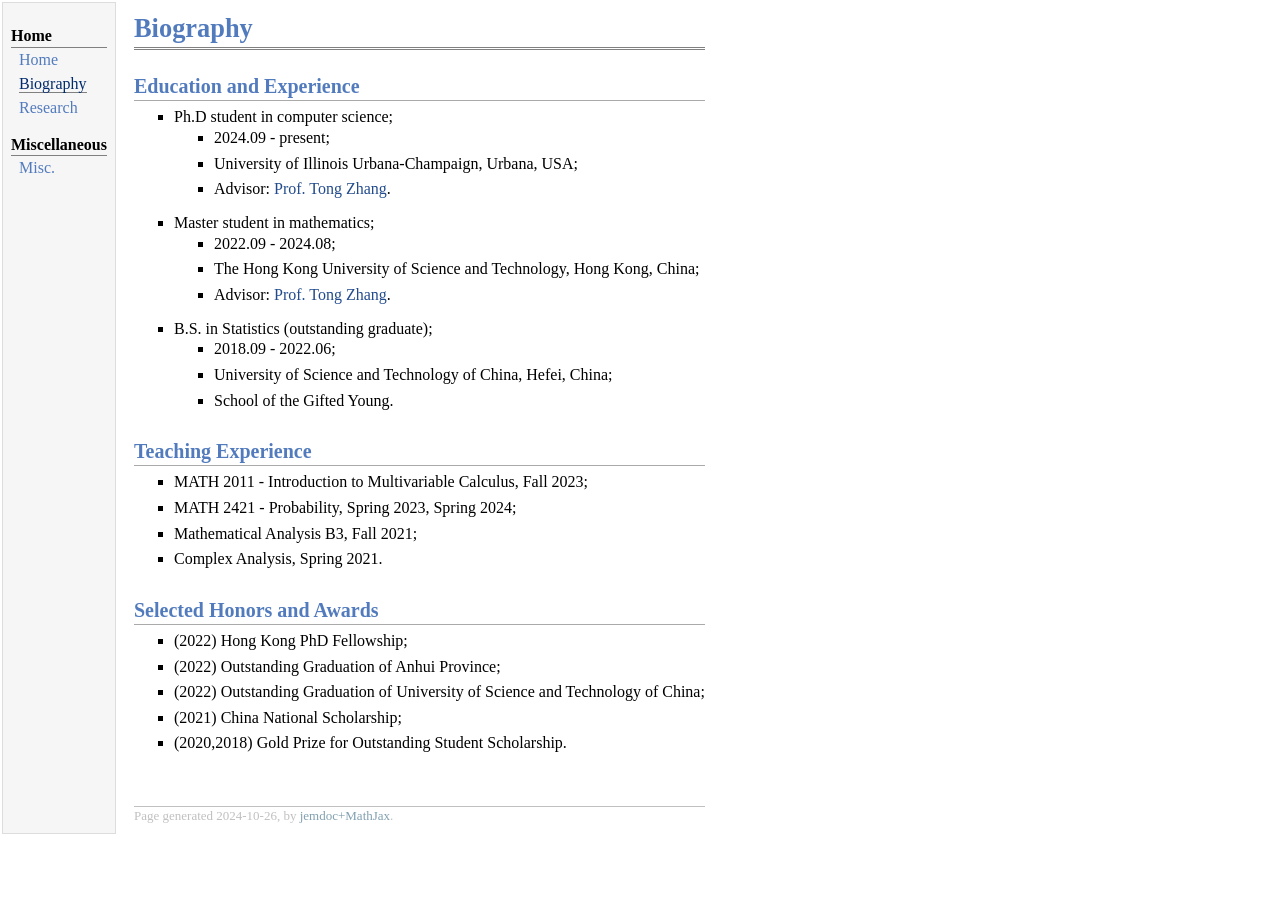
==== Bio.html @ 80ca4e26 "Add files via upload" ====
<!DOCTYPE html PUBLIC "-//W3C//DTD XHTML 1.1//EN"
  "http://www.w3.org/TR/xhtml11/DTD/xhtml11.dtd">
<html xmlns="http://www.w3.org/1999/xhtml" xml:lang="en">
<head>
<meta name="generator" content="jemdoc, see http://jemdoc.jaboc.net/" />
<meta http-equiv="Content-Type" content="text/html;charset=GBK" />
<link rel="stylesheet" href="jemdoc.css" type="text/css" />
<title>Biography</title>
</head>
<body>
<table summary="Table for page layout." id="tlayout">
<tr valign="top">
<td id="layout-menu">
<div class="menu-category">Home</div>
<div class="menu-item"><a href="index.html">Home</a></div>
<div class="menu-item"><a href="Bio.html" class="current">Biography</a></div>
<div class="menu-item"><a href="research.html">Research</a></div>
<div class="menu-category">Miscellaneous</div>
<div class="menu-item"><a href="Miscellaneous.html">Misc.</a></div>
</td>
<td id="layout-content">
<div id="toptitle">
<h1>Biography</h1>
</div>
<h2>Education and Experience</h2>
<ul>
<li><p>Ph.D student in computer science;</p>
<ul>
<li><p>2024.09 - present;</p>
</li>
<li><p>University of Illinois Urbana-Champaign, Urbana, USA;</p>
</li>
<li><p>Advisor: <a href="http://tongzhang-ml.org/" target=&ldquo;blank&rdquo;>Prof. Tong Zhang</a>.</p>
</li>
</ul>

</li>
</ul>
<ul>
<li><p>Master student in mathematics;</p>
<ul>
<li><p>2022.09 - 2024.08;</p>
</li>
<li><p>The Hong Kong University of Science and Technology, Hong Kong, China;</p>
</li>
<li><p>Advisor: <a href="http://tongzhang-ml.org/" target=&ldquo;blank&rdquo;>Prof. Tong Zhang</a>.</p>
</li>
</ul>

</li>
</ul>
<ul>
<li><p>B.S. in Statistics (outstanding graduate);</p>
<ul>
<li><p>2018.09 - 2022.06;</p>
</li>
<li><p>University of Science and Technology of China, Hefei, China;</p>
</li>
<li><p>School of the Gifted Young.</p>
</li>
</ul>

</li>
</ul>
<h2>Teaching Experience</h2>
<ul>
<li><p>MATH 2011 - Introduction to Multivariable Calculus, Fall 2023;</p>
</li>
<li><p>MATH 2421 - Probability, Spring 2023, Spring 2024;</p>
</li>
<li><p>Mathematical Analysis B3, Fall 2021;</p>
</li>
<li><p>Complex Analysis, Spring 2021.</p>
</li>
</ul>
<h2>Selected Honors and Awards </h2>
<ul>
<li><p>(2022) Hong Kong PhD Fellowship;</p>
</li>
<li><p>(2022) Outstanding Graduation of Anhui Province;</p>
</li>
<li><p>(2022) Outstanding Graduation of University of Science and Technology of China;</p>
</li>
<li><p>(2021) China National Scholarship;</p>
</li>
<li><p>(2020,2018) Gold Prize for Outstanding Student Scholarship.</p>
</li>
</ul>
<div id="footer">
<div id="footer-text">
Page generated 2024-10-26, by <a href="https://github.com/wsshin/jemdoc_mathjax" target="blank">jemdoc+MathJax</a>.
</div>
</div>
</td>
</tr>
</table>
</body>
</html>
---- jemdoc.css ----
/* Default css file for jemdoc. */

table#tlayout {
	border: none;
	border-collapse: separate;
	background: white;
}

body {
	background: white;
	font-family: Georgia, serif;
	padding-bottom: 8px;
	margin: 0;
}

#layout-menu {
	background: #f6f6f6;
	border: 1px solid #dddddd;
	padding-top: 0.5em;
	padding-left: 8px;
	padding-right: 8px;
	font-size: 1.0em;
	width: auto;
	white-space: nowrap;
	text-align: left;
	vertical-align: top;
}

#layout-menu td {
	background: #f4f4f4;
	vertical-align: top;
}

#layout-content {
	padding-top: 0.0em;
	padding-left: 1.0em;
	padding-right: 1.0em;
	border: none;
	background: white;
	text-align: left;
	vertical-align: top;
}

#layout-menu a {
	line-height: 1.5em;
	margin-left: 0.5em;
}

tt {
	background: #ffffdd;
}

pre, tt {
	font-size: 90%;
	font-family: monaco, monospace;
}

a, a > tt {
	color: #224b8d;
	text-decoration: none;
}

a:hover {
	border-bottom: 1px gray dotted;
}

#layout-menu a.current:link, #layout-menu a.current:visited {
	color: #022b6d;
	border-bottom: 1px gray solid;
}
#layout-menu a:link, #layout-menu a:visited, #layout-menu a:hover {
	color: #527bbd;
	text-decoration: none;
}
#layout-menu a:hover {
	text-decoration: none;
}

div.menu-category {
	border-bottom: 1px solid gray;
	margin-top: 0.8em;
	padding-top: 0.2em;
	padding-bottom: 0.1em;
	font-weight: bold;
}

div.menu-item {
	padding-left: 16px;
	text-indent: -16px;
}

div#toptitle {
	padding-bottom: 0.2em;
	margin-bottom: 1.5em;
	border-bottom: 3px double gray;
}

/* Reduce space if we begin the page with a title. */
div#toptitle + h2, div#toptitle + h3 {
	margin-top: -0.7em;
}

div#subtitle {
	margin-top: 0.0em;
	margin-bottom: 0.0em;
	padding-top: 0em;
	padding-bottom: 0.1em;
}

em {
	font-style: italic;
}

strong {
	font-weight: bold;
}


h1, h2, h3 {
	color: #527bbd;
	margin-top: 0.7em;
	margin-bottom: 0.3em;
	padding-bottom: 0.2em;
	line-height: 1.0;
	padding-top: 0.5em;
	border-bottom: 1px solid #aaaaaa;
}

h1 {
	font-size: 165%;
}

h2 {
	padding-top: 0.8em;
	font-size: 125%;
}

h2 + h3 {
	padding-top: 0.2em;
}

h3 {
	font-size: 110%;
	border-bottom: none;
}

p {
	margin-top: 0.0em;
	margin-bottom: 0.8em;
	padding: 0;
	line-height: 1.3;
}

pre {
	padding: 0;
	margin: 0;
}

div#footer {
	font-size: small;
	border-top: 1px solid #c0c0c0;
	padding-top: 0.1em;
	margin-top: 4.0em;
	color: #c0c0c0;
}

div#footer a {
	color: #80a0b0;
}

div#footer-text {
	float: left;
	padding-bottom: 8px;
}

ul, ol, dl {
	margin-top: 0.2em;
	padding-top: 0;
	margin-bottom: 0.8em;
}

dt {
	margin-top: 0.5em;
	margin-bottom: 0;
}

dl {
	margin-left: 20px;
}

dd {
	color: #222222;
}

dd > *:first-child {
	margin-top: 0;
}

ul {
	list-style-position: outside;
	list-style-type: square;
}

p + ul, p + ol {
	margin-top: -0.5em;
}

li ul, li ol {
	margin-top: -0.3em;
}

ol {
	list-style-position: outside;
	list-style-type: decimal;
}

li p, dd p {
	margin-bottom: 0.3em;
}


ol ol {
	list-style-type: lower-alpha;
}

ol ol ol {
	list-style-type: lower-roman;
}

p + div.codeblock {
	margin-top: -0.6em;
}

div.codeblock, div.infoblock {
	margin-right: 0%;
	margin-top: 1.2em;
	margin-bottom: 1.3em;
}

div.blocktitle {
	font-weight: bold;
	color: #cd7b62;
	margin-top: 1.2em;
	margin-bottom: 0.1em;
}

div.blockcontent {
	border: 1px solid silver;
	padding: 0.3em 0.5em;
}

div.infoblock > div.blockcontent {
	background: #ffffee;
}

div.blockcontent p + ul, div.blockcontent p + ol {
	margin-top: 0.4em;
}

div.infoblock p {
	margin-bottom: 0em;
}

div.infoblock li p, div.infoblock dd p {
	margin-bottom: 0.5em;
}

div.infoblock p + p {
	margin-top: 0.8em;
}

div.codeblock > div.blockcontent {
	background: #f6f6f6;
}

span.pycommand {
	color: #000070;
}

span.statement {
	color: #008800;
}
span.builtin {
	color: #000088;
}
span.special {
	color: #990000;
}
span.operator {
	color: #880000;
}
span.error {
	color: #aa0000;
}
span.comment, span.comment > *, span.string, span.string > * {
	color: #606060;
}

@media print {
	#layout-menu {
		display: none;
	}

}

#fwtitle {
	margin: 2px;
}

#fwtitle #toptitle {
	padding-left: 0.5em;
	margin-bottom: 0.5em;
}

#layout-content h1:first-child, #layout-content h2:first-child, #layout-content h3:first-child {
	margin-top: -0.7em;
}

div#toptitle h1, #layout-content div#toptitle h1 {
	margin-bottom: 0.0em;
	padding-bottom: 0.1em;
	padding-top: 0;
	margin-top: 0.5em;
	border-bottom: none;
}

img.eq {
	padding: 0;
	padding-left: 0.1em;
	padding-right: 0.1em;
	margin: 0;
}

img.eqwl {
	padding-left: 2em;
	padding-top: 0.6em;
	padding-bottom: 0.2em;
	margin: 0;
}

table {
	border: 2px solid black;
	border-collapse: collapse;
}

td {
	padding: 2px;
	padding-left: 0.5em;
	padding-right: 0.5em;
	text-align: center;
	border: 1px solid gray;
}

table + table {
	margin-top: 1em;
}

tr.heading {
	font-weight: bold;
	border-bottom: 2px solid black;
}

img {
	border: none;
}

table.imgtable, table.imgtable td {
	border: none;
	text-align: left;
}
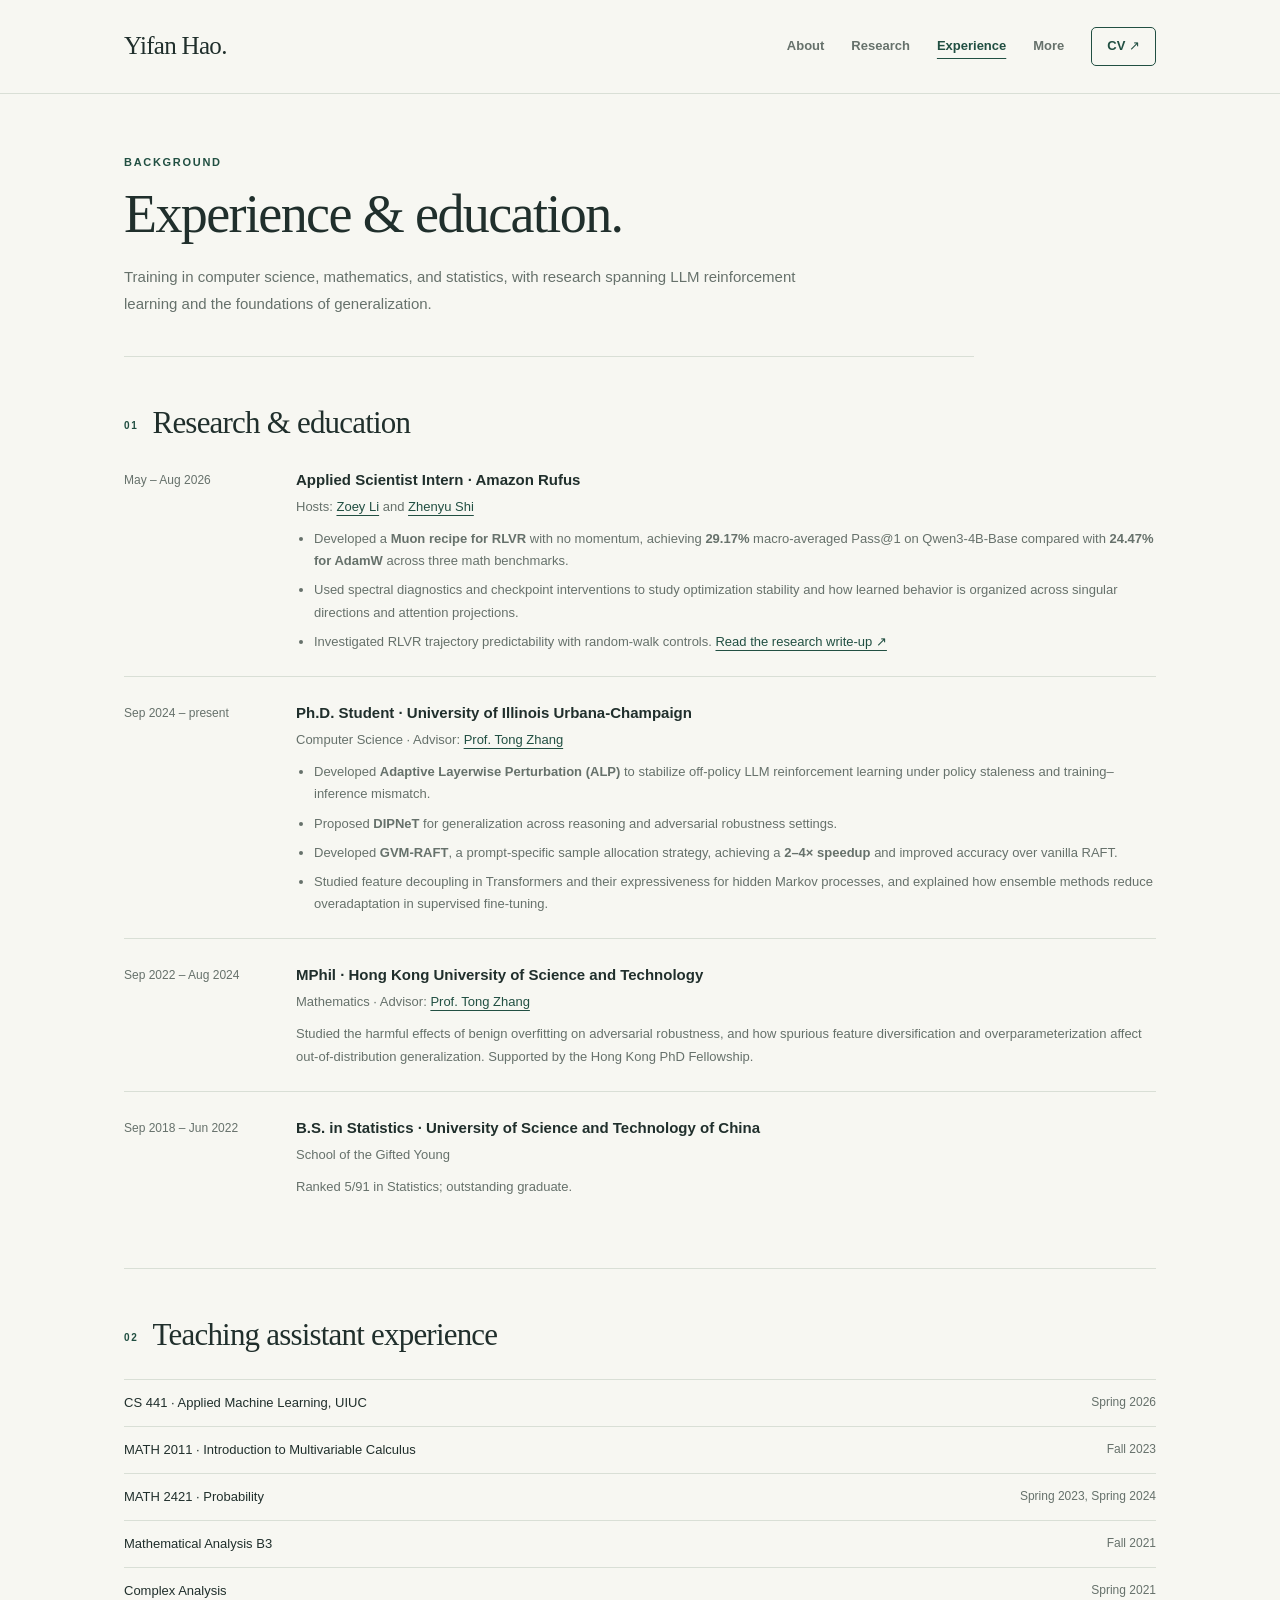
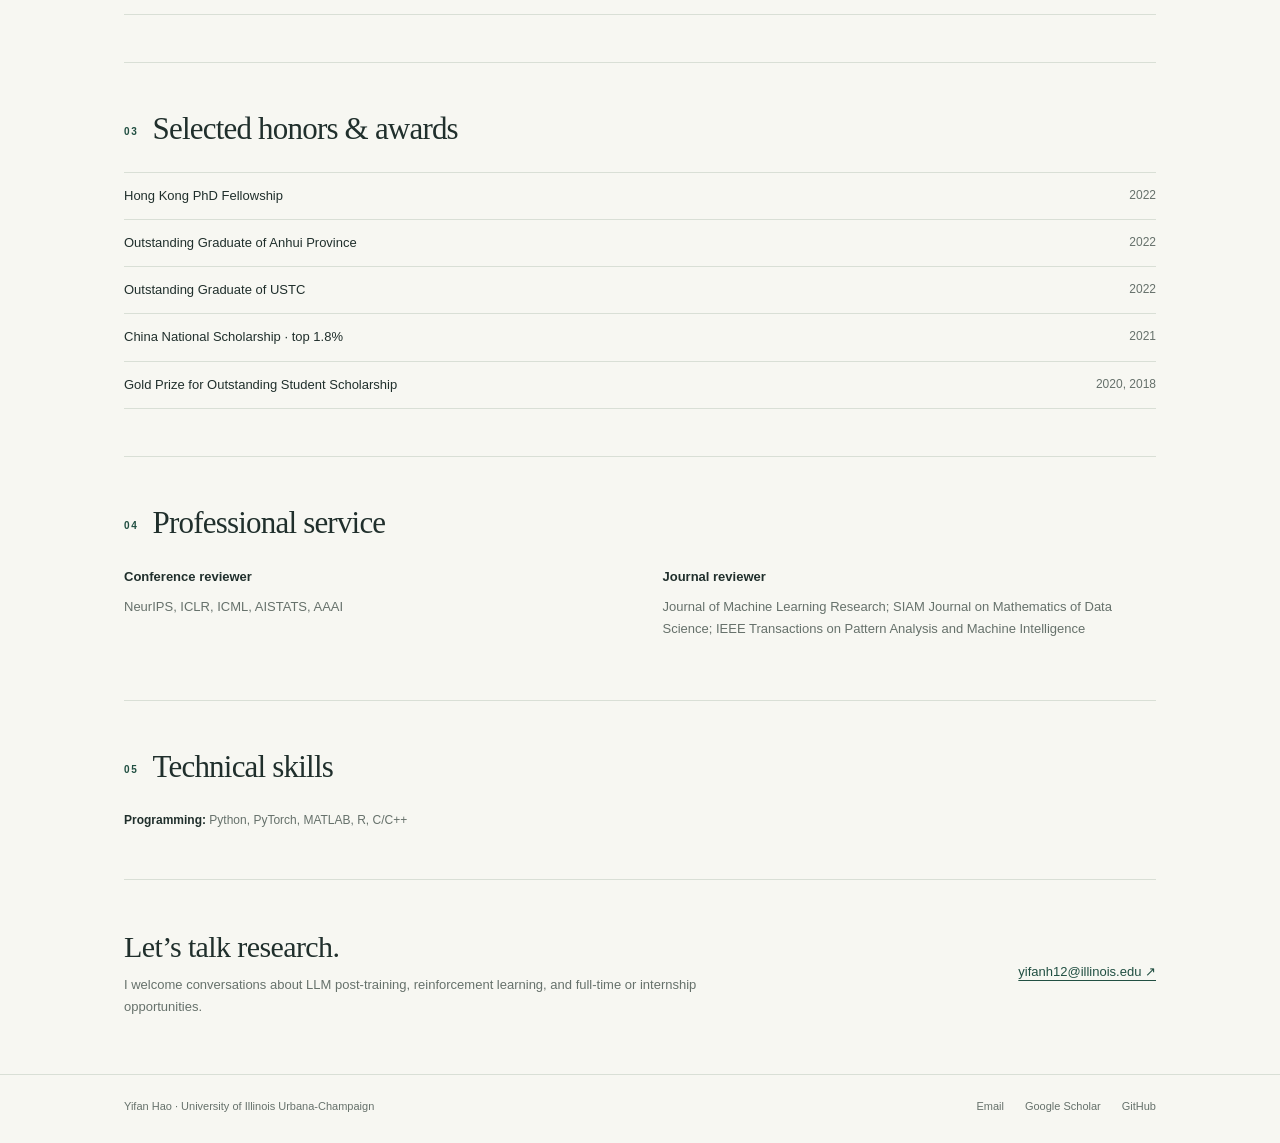
==== commit 8085044d: "Redesign personal website and update research, CV, and job-market status Refresh all four pages with" ====
--- a/Bio.html
+++ b/Bio.html
@@ -1,98 +1,10 @@
-<!DOCTYPE html PUBLIC "-//W3C//DTD XHTML 1.1//EN"
-  "http://www.w3.org/TR/xhtml11/DTD/xhtml11.dtd">
-<html xmlns="http://www.w3.org/1999/xhtml" xml:lang="en">
-<head>
-<meta name="generator" content="jemdoc, see http://jemdoc.jaboc.net/" />
-<meta http-equiv="Content-Type" content="text/html;charset=GBK" />
-<link rel="stylesheet" href="jemdoc.css" type="text/css" />
-<title>Biography</title>
-</head>
-<body>
-<table summary="Table for page layout." id="tlayout">
-<tr valign="top">
-<td id="layout-menu">
-<div class="menu-category">Home</div>
-<div class="menu-item"><a href="index.html">Home</a></div>
-<div class="menu-item"><a href="Bio.html" class="current">Biography</a></div>
-<div class="menu-item"><a href="research.html">Research</a></div>
-<div class="menu-category">Miscellaneous</div>
-<div class="menu-item"><a href="Miscellaneous.html">Misc.</a></div>
-</td>
-<td id="layout-content">
-<div id="toptitle">
-<h1>Biography</h1>
-</div>
-<h2>Education and Experience</h2>
-<ul>
-<li><p>Ph.D student in computer science;</p>
-<ul>
-<li><p>2024.09 - present;</p>
-</li>
-<li><p>University of Illinois Urbana-Champaign, Urbana, USA;</p>
-</li>
-<li><p>Advisor: <a href="http://tongzhang-ml.org/" target=&ldquo;blank&rdquo;>Prof. Tong Zhang</a>.</p>
-</li>
-</ul>
-
-</li>
-</ul>
-<ul>
-<li><p>Master student in mathematics;</p>
-<ul>
-<li><p>2022.09 - 2024.08;</p>
-</li>
-<li><p>The Hong Kong University of Science and Technology, Hong Kong, China;</p>
-</li>
-<li><p>Advisor: <a href="http://tongzhang-ml.org/" target=&ldquo;blank&rdquo;>Prof. Tong Zhang</a>.</p>
-</li>
-</ul>
-
-</li>
-</ul>
-<ul>
-<li><p>B.S. in Statistics (outstanding graduate);</p>
-<ul>
-<li><p>2018.09 - 2022.06;</p>
-</li>
-<li><p>University of Science and Technology of China, Hefei, China;</p>
-</li>
-<li><p>School of the Gifted Young.</p>
-</li>
-</ul>
-
-</li>
-</ul>
-<h2>Teaching Experience</h2>
-<ul>
-<li><p>MATH 2011 - Introduction to Multivariable Calculus, Fall 2023;</p>
-</li>
-<li><p>MATH 2421 - Probability, Spring 2023, Spring 2024;</p>
-</li>
-<li><p>Mathematical Analysis B3, Fall 2021;</p>
-</li>
-<li><p>Complex Analysis, Spring 2021.</p>
-</li>
-</ul>
-<h2>Selected Honors and Awards </h2>
-<ul>
-<li><p>(2022) Hong Kong PhD Fellowship;</p>
-</li>
-<li><p>(2022) Outstanding Graduation of Anhui Province;</p>
-</li>
-<li><p>(2022) Outstanding Graduation of University of Science and Technology of China;</p>
-</li>
-<li><p>(2021) China National Scholarship;</p>
-</li>
-<li><p>(2020,2018) Gold Prize for Outstanding Student Scholarship.</p>
-</li>
-</ul>
-<div id="footer">
-<div id="footer-text">
-Page generated 2024-10-26, by <a href="https://github.com/wsshin/jemdoc_mathjax" target="blank">jemdoc+MathJax</a>.
-</div>
-</div>
-</td>
-</tr>
-</table>
-</body>
-</html>
+<!doctype html>
+<html lang="en"><head><meta charset="utf-8"><meta name="viewport" content="width=device-width, initial-scale=1">
+<title>Experience &amp; Education | Yifan Hao</title><meta name="description" content="Research experience, education, teaching, awards, and professional service of Yifan Hao, UIUC Ph.D. student and former Amazon Rufus Applied Scientist Intern.">
+<meta name="theme-color" content="#214f42"><link rel="stylesheet" href="site.css"><script src="site.js" defer></script>
+</head><body><a class="skip-link" href="#main">Skip to content</a>
+<header class="site-header"><div class="wrap"><div class="header-inner"><a class="brand" href="index.html">Yifan Hao<span aria-hidden="true">.</span></a>
+<nav class="nav" aria-label="Main navigation"><a href="index.html">About</a><a href="research.html">Research</a><a href="Bio.html" aria-current="page">Experience</a><a href="Miscellaneous.html">More</a><a class="nav-cv" href="cv.pdf">CV <span aria-hidden="true">↗</span></a></nav></div></div></header>
+<main class="wrap" id="main"><header class="page-intro"><div class="eyebrow">Background</div><h1>Experience &amp; education.</h1><p>Training in computer science, mathematics, and statistics, with research spanning LLM reinforcement learning and the foundations of generalization.</p></header><section class="section"><div class="section-heading"><h2><span class="section-number">01</span>Research & education</h2></div><article class="experience-row"><div class="experience-date">May – Aug 2026</div><div><h3>Applied Scientist Intern · Amazon Rufus</h3><p class="subline">Hosts: <a href="https://zoeyli.com/">Zoey Li</a> and <a href="https://www.linkedin.com/in/zhenyu-edwin-shi-a479a327/">Zhenyu Shi</a></p><ul><li>Developed a <strong>Muon recipe for RLVR</strong> with no momentum, achieving <strong>29.17%</strong> macro-averaged Pass@1 on Qwen3-4B-Base compared with <strong>24.47% for AdamW</strong> across three math benchmarks.</li><li>Used spectral diagnostics and checkpoint interventions to study optimization stability and how learned behavior is organized across singular directions and attention projections.</li><li>Investigated RLVR trajectory predictability with random-walk controls. <a href="https://zoeyli.com/blog/Revisiting-Predictability-of-RLVR/">Read the research write-up ↗</a></li></ul></div></article><article class="experience-row"><div class="experience-date">Sep 2024 – present</div><div><h3>Ph.D. Student · University of Illinois Urbana-Champaign</h3><p class="subline">Computer Science · Advisor: <a href="https://tongzhang-ml.org/">Prof. Tong Zhang</a></p><ul><li>Developed <strong>Adaptive Layerwise Perturbation (ALP)</strong> to stabilize off-policy LLM reinforcement learning under policy staleness and training–inference mismatch.</li><li>Proposed <strong>DIPNeT</strong> for generalization across reasoning and adversarial robustness settings.</li><li>Developed <strong>GVM-RAFT</strong>, a prompt-specific sample allocation strategy, achieving a <strong>2–4× speedup</strong> and improved accuracy over vanilla RAFT.</li><li>Studied feature decoupling in Transformers and their expressiveness for hidden Markov processes, and explained how ensemble methods reduce overadaptation in supervised fine-tuning.</li></ul></div></article><article class="experience-row"><div class="experience-date">Sep 2022 – Aug 2024</div><div><h3>MPhil · Hong Kong University of Science and Technology</h3><p class="subline">Mathematics · Advisor: <a href="https://tongzhang-ml.org/">Prof. Tong Zhang</a></p><p>Studied the harmful effects of benign overfitting on adversarial robustness, and how spurious feature diversification and overparameterization affect out-of-distribution generalization. Supported by the Hong Kong PhD Fellowship.</p></div></article><article class="experience-row"><div class="experience-date">Sep 2018 – Jun 2022</div><div><h3>B.S. in Statistics · University of Science and Technology of China</h3><p class="subline">School of the Gifted Young</p><p>Ranked 5/91 in Statistics; outstanding graduate.</p></div></article></section><section class="section"><div class="section-heading"><h2><span class="section-number">02</span>Teaching assistant experience</h2></div><ul class="simple-list"><li><span>CS 441 · Applied Machine Learning, UIUC</span><span class="when">Spring 2026</span></li><li><span>MATH 2011 · Introduction to Multivariable Calculus</span><span class="when">Fall 2023</span></li><li><span>MATH 2421 · Probability</span><span class="when">Spring 2023, Spring 2024</span></li><li><span>Mathematical Analysis B3</span><span class="when">Fall 2021</span></li><li><span>Complex Analysis</span><span class="when">Spring 2021</span></li></ul></section><section class="section"><div class="section-heading"><h2><span class="section-number">03</span>Selected honors & awards</h2></div><ul class="simple-list"><li><span>Hong Kong PhD Fellowship</span><span class="when">2022</span></li><li><span>Outstanding Graduate of Anhui Province</span><span class="when">2022</span></li><li><span>Outstanding Graduate of USTC</span><span class="when">2022</span></li><li><span>China National Scholarship · top 1.8%</span><span class="when">2021</span></li><li><span>Gold Prize for Outstanding Student Scholarship</span><span class="when">2020, 2018</span></li></ul></section><section class="section"><div class="section-heading"><h2><span class="section-number">04</span>Professional service</h2></div><div class="service-columns"><div><h3>Conference reviewer</h3><p>NeurIPS, ICLR, ICML, AISTATS, AAAI</p></div><div><h3>Journal reviewer</h3><p>Journal of Machine Learning Research; SIAM Journal on Mathematics of Data Science; IEEE Transactions on Pattern Analysis and Machine Intelligence</p></div></div></section><section class="section"><div class="section-heading"><h2><span class="section-number">05</span>Technical skills</h2></div><p class="authors"><strong>Programming:</strong> Python, PyTorch, MATLAB, R, C/C++</p></section><section class="contact-block"><div><h2>Let’s talk research.</h2><p>I welcome conversations about LLM post-training, reinforcement learning, and full-time or internship opportunities.</p></div><a href="mailto:yifanh12@illinois.edu">yifanh12@illinois.edu <span aria-hidden="true">↗</span></a></section></main>
+<footer class="site-footer"><div class="wrap footer-inner"><span>Yifan Hao · University of Illinois Urbana-Champaign</span><div class="footer-links"><a href="mailto:yifanh12@illinois.edu">Email</a><a href="https://scholar.google.com.hk/citations?user=lzI8IicAAAAJ&amp;hl=en">Google Scholar</a><a href="https://github.com/haoyifan99">GitHub</a></div></div></footer>
+</body></html>
--- a/site.css
+++ b/site.css
@@ -0,0 +1,15 @@
+:root{--paper:#f7f7f2;--white:#fff;--ink:#202f2c;--muted:#66716b;--green:#214f42;--green-dark:#173c32;--line:#d9dfd6;--tint:#eaf0e7;--serif:Georgia,'Times New Roman',serif;--sans:-apple-system,BlinkMacSystemFont,'Segoe UI',Arial,sans-serif}
+*{box-sizing:border-box}html{scroll-behavior:smooth;scroll-padding-top:100px}body{margin:0;background:var(--paper);color:var(--ink);font-family:var(--sans);font-size:16px;line-height:1.7;-webkit-font-smoothing:antialiased}a{color:var(--green);text-decoration-thickness:1px;text-underline-offset:4px}a:hover{color:var(--green-dark)}button{font:inherit}button,a{-webkit-tap-highlight-color:transparent}a:focus-visible,button:focus-visible{outline:3px solid #a56035;outline-offset:5px}::selection{background:#d6e5d4}img{display:block;max-width:100%}[hidden]{display:none!important}.wrap{max-width:1112px;margin:auto;padding:0 40px}.skip-link{position:absolute;top:-100px;left:20px;background:var(--white);padding:10px 20px;z-index:10}.skip-link:focus{top:10px}
+.site-header{border-bottom:1px solid var(--line);background:var(--paper)}.header-inner{display:flex;align-items:center;justify-content:space-between;min-height:93px;gap:30px}.brand{font-family:var(--serif);font-size:25px;letter-spacing:-.7px;color:var(--ink);text-decoration:none}.nav{display:flex;align-items:center;gap:27px;font-size:13px;font-weight:550}.nav a{color:var(--muted);text-decoration:none}.nav a:hover,.nav a[aria-current=page]{color:var(--green)}.nav a[aria-current=page]{text-decoration:underline;text-underline-offset:8px}.nav .nav-cv{padding:7px 15px;border:1px solid var(--green);border-radius:5px;color:var(--green);text-decoration:none}
+.hero{display:grid;grid-template-columns:minmax(0,1fr) 275px;gap:74px;align-items:center;padding:64px 0 50px}.eyebrow,.section-number{font-size:11px;font-weight:650;letter-spacing:1.7px;text-transform:uppercase;color:var(--green)}h1,h2,h3,p{margin-top:0}.hero h1{font:normal clamp(52px,6vw,78px)/1.08 var(--serif);letter-spacing:-3px;margin:11px 0 18px}.hero .research-line{font:normal clamp(23px,2.6vw,31px)/1.35 var(--serif);letter-spacing:-.7px;max-width:580px;margin-bottom:20px}.hero .intro{font-size:15px;line-height:1.8;max-width:610px;color:var(--muted);margin-bottom:22px}.hero .intro a{color:var(--ink)}.hero-links{display:flex;gap:23px;flex-wrap:wrap;font-size:13px;font-weight:600}.hero-links a{text-decoration:none;border-bottom:1px solid #b7c6bb;padding-bottom:3px}.portrait{margin:0;align-self:center}.portrait img{width:275px;height:320px;object-fit:cover;object-position:50% 86%;border-radius:3px 38px 3px 3px}.portrait figcaption{font-size:10px;letter-spacing:.9px;text-transform:uppercase;color:var(--muted);margin-top:12px;display:flex;align-items:center;gap:10px}.portrait figcaption:before{content:'';height:1px;width:27px;background:var(--green)}
+.job-banner{display:grid;grid-template-columns:1fr auto;gap:28px;align-items:center;padding:23px 28px;border:1px solid #cedbc9;border-radius:7px;background:var(--tint);margin-bottom:28px}.job-heading{display:flex;align-items:center;gap:9px;color:var(--green-dark);font-size:15px;font-weight:650;margin-bottom:4px}.status-dot{display:inline-block;width:7px;height:7px;border-radius:50%;background:#4c7850;flex-shrink:0}.job-banner p{font-size:13px;line-height:1.7;color:#4f6257;margin:0;max-width:700px}.button{display:inline-flex;align-items:center;justify-content:center;gap:16px;background:var(--green);color:var(--white);text-decoration:none;border:1px solid var(--green);border-radius:5px;padding:10px 17px;font-size:12px;font-weight:600;white-space:nowrap}.button:hover{background:var(--green-dark);color:var(--white)}
+.section{padding:47px 0;border-bottom:1px solid var(--line)}.section-heading{display:flex;justify-content:space-between;gap:20px;align-items:baseline;margin-bottom:25px}.section-heading h2{font:normal 31px/1.2 var(--serif);letter-spacing:-.8px;margin:0}.section-heading .section-number{margin-right:14px;font-family:var(--sans);font-size:10px;vertical-align:middle}.section-link{font-size:12px;font-weight:600;white-space:nowrap;text-decoration:none}.interest-grid{display:grid;grid-template-columns:repeat(3,minmax(0,1fr));gap:32px}.interest-grid h3{font-size:14px;margin-bottom:7px}.interest-grid p{font-size:13px;line-height:1.8;color:var(--muted);margin:0}.interest-grid .topic-number{font-size:11px;color:#88958b;margin-bottom:11px;display:block}
+.work-grid{display:grid;grid-template-columns:1fr 1fr;gap:25px}.work-item{padding:26px 27px 25px;background:#fff;border:1px solid var(--line);border-radius:6px;display:flex;flex-direction:column;align-items:flex-start}.work-item .work-meta{font-size:10px;letter-spacing:1.2px;text-transform:uppercase;color:var(--muted);margin-bottom:16px}.work-item h3{font:normal 24px/1.3 var(--serif);letter-spacing:-.5px;margin-bottom:12px}.work-item p{font-size:13px;line-height:1.8;color:var(--muted);margin-bottom:20px}.work-item a{font-size:12px;font-weight:600;margin-top:auto;text-decoration:none}.work-item .quiet-status{font-size:11px;color:var(--muted);margin-top:auto}.metric{font-weight:650;color:var(--ink)}
+.experience-row{display:grid;grid-template-columns:140px 1fr;gap:32px;padding:23px 0;border-top:1px solid var(--line)}.experience-row:first-of-type{border-top:0;padding-top:0}.experience-date{font-size:12px;color:var(--muted);padding-top:3px}.experience-row h3{font-size:15px;margin:0 0 4px}.experience-row .subline{font-size:13px;color:var(--muted);margin:0 0 10px}.experience-row p,.experience-row li{font-size:13px;color:var(--muted)}.experience-row p:last-child{margin-bottom:0}.experience-row ul{margin:10px 0 0;padding-left:18px}.experience-row li+li{margin-top:7px}.experience-row a{color:var(--green)}
+.publication-list{list-style:none;margin:0;padding:0}.publication{display:grid;grid-template-columns:105px minmax(0,1fr);gap:24px;padding:24px 0;border-top:1px solid var(--line)}.publication:first-child{border-top:0;padding-top:0}.publication-meta{padding-top:3px}.venue{display:block;color:var(--green);font-size:11px;font-weight:650;line-height:1.6}.pub-year{display:block;color:var(--muted);font-size:11px;margin-top:4px}.publication h3{font-size:15px;font-weight:600;line-height:1.55;letter-spacing:-.1px;margin:0 0 6px}.publication h3 a{color:var(--ink);text-decoration:none}.publication h3 a:hover{color:var(--green);text-decoration:underline}.authors{font-size:12px;line-height:1.8;color:var(--muted);margin:0}.authors strong{color:var(--ink);font-weight:600}.pub-links{display:flex;gap:17px;flex-wrap:wrap;margin-top:8px;font-size:11px;font-weight:600}.pub-links a{text-decoration:none}.pub-note{font-size:11px;color:var(--muted);margin-top:18px;margin-bottom:0}.pub-summary{font-size:13px;color:var(--muted);margin:9px 0 0;line-height:1.8}
+.contact-block{display:flex;justify-content:space-between;align-items:center;gap:30px;padding:47px 0 56px}.contact-block h2{font:normal 30px/1.3 var(--serif);letter-spacing:-.6px;margin-bottom:8px}.contact-block p{color:var(--muted);font-size:13px;margin:0;max-width:650px}.contact-block a{font-size:13px;white-space:nowrap}.site-footer{border-top:1px solid var(--line);padding:22px 0 27px}.footer-inner{display:flex;justify-content:space-between;gap:25px;font-size:11px;color:var(--muted)}.footer-links{display:flex;gap:21px}.footer-links a{color:var(--muted);text-decoration:none}
+.page-intro{padding:59px 0 39px;border-bottom:1px solid var(--line);max-width:850px}.page-intro h1{font:normal clamp(40px,5vw,54px)/1.2 var(--serif);letter-spacing:-1.6px;margin:10px 0 17px}.page-intro p{font-size:15px;color:var(--muted);line-height:1.8;max-width:720px;margin-bottom:0}.page-section{padding:36px 0 40px}.page-section h2{font:normal 29px/1.3 var(--serif);letter-spacing:-.6px;margin-bottom:25px}.filters{display:flex;gap:8px;flex-wrap:wrap;margin-bottom:26px}.filter-button{cursor:pointer;background:transparent;border:1px solid var(--line);color:var(--muted);border-radius:4px;padding:6px 13px;font-size:11px;transition:background .15s,color .15s}.filter-button:hover{border-color:var(--green)}.filter-button[aria-pressed=true]{background:var(--green);color:white;border-color:var(--green)}.filter-status{font-size:11px;color:var(--muted);margin:0 0 20px}.simple-list{list-style:none;margin:0;padding:0}.simple-list li{display:grid;grid-template-columns:1fr auto;gap:25px;padding:12px 0;border-top:1px solid var(--line);font-size:13px}.simple-list li:last-child{border-bottom:1px solid var(--line)}.simple-list time,.simple-list .when{color:var(--muted);font-size:12px;white-space:nowrap}.service-columns{display:grid;grid-template-columns:1fr 1fr;gap:45px}.service-columns h3{font-size:13px;margin-bottom:8px}.service-columns p{font-size:13px;color:var(--muted)}.misc-body{max-width:680px;padding:40px 0 75px}.misc-body p{font:normal 22px/1.7 var(--serif);color:var(--ink)}.misc-body .plain-note{font:normal 14px/1.8 var(--sans);color:var(--muted)}
+@media(min-width:1500px){.wrap{max-width:1160px}.hero{gap:100px;grid-template-columns:minmax(0,1fr) 300px}.portrait img{width:300px;height:340px}}
+@media(max-width:800px){.wrap{padding:0 26px}.header-inner{min-height:82px;gap:18px}.nav{gap:17px;font-size:12px}.hero{grid-template-columns:minmax(0,1fr) 205px;gap:32px;padding:48px 0 37px}.hero h1{font-size:57px}.hero .research-line{font-size:26px}.hero .intro{font-size:14px}.portrait img{width:205px;height:290px}.portrait figcaption{font-size:9px}.job-banner{gap:18px;padding:21px}.interest-grid{gap:22px}.work-grid{gap:17px}.work-item{padding:23px}.experience-row{grid-template-columns:110px 1fr;gap:20px}.publication{grid-template-columns:90px 1fr;gap:15px}}
+@media(max-width:600px){.wrap{padding:0 22px}.header-inner{min-height:100px;align-items:flex-start;justify-content:center;flex-direction:column;gap:9px;padding:18px 0}.brand{font-size:23px}.nav{width:100%;gap:0;justify-content:space-between;font-size:11px}.nav .nav-cv{padding:3px 11px}.hero{padding:35px 0 30px;grid-template-columns:1fr 100px;gap:17px;align-items:start}.hero .eyebrow{font-size:9px;letter-spacing:1.1px}.hero h1{font-size:48px;letter-spacing:-2px;margin:12px 0 15px}.hero .research-line{font-size:24px;margin-bottom:0}.hero .intro{grid-column:1/-1}.hero-copy{display:contents}.hero-copy .intro,.hero-copy .hero-links{grid-column:1/-1}.hero-heading{grid-column:1}.hero .intro{font-size:14px;margin:2px 0 4px}.hero-links{gap:20px;font-size:12px}.portrait{grid-column:2;grid-row:1;margin-top:5px}.portrait img{width:100px;height:140px;border-radius:3px 22px 3px 3px;object-position:50% 86%}.portrait figcaption{display:none}.job-banner{grid-template-columns:1fr;gap:15px;padding:20px;margin-bottom:5px}.job-banner p{font-size:12px}.job-banner .button{justify-self:start;padding:8px 14px}.section{padding:34px 0}.section-heading{margin-bottom:22px;align-items:start}.section-heading h2{font-size:26px}.section-heading .section-number{display:block;margin:0 0 9px}.section-link{font-size:11px;padding-top:29px}.interest-grid{grid-template-columns:1fr;gap:24px}.interest-grid .topic-number{float:left;width:28px;margin:1px 0 0}.interest-grid h3,.interest-grid p{margin-left:28px}.work-grid{grid-template-columns:1fr;gap:17px}.work-item h3{font-size:23px}.experience-row{grid-template-columns:1fr;gap:5px;padding:23px 0}.experience-date{font-size:11px}.publication{grid-template-columns:1fr;gap:6px;padding:22px 0}.publication-meta{display:flex;align-items:baseline;gap:10px}.pub-year{margin:0}.publication h3{font-size:14px}.authors{font-size:12px}.contact-block{padding:35px 0 40px;display:block}.contact-block h2{font-size:27px}.contact-block p{margin-bottom:16px}.footer-inner{display:block}.footer-links{margin-top:10px;gap:20px}.page-intro{padding:34px 0 29px}.page-intro h1{font-size:42px}.page-intro p{font-size:14px}.page-section{padding:30px 0}.page-section h2{font-size:26px}.filters{gap:7px}.filter-button{font-size:11px;padding:6px 10px}.simple-list li{grid-template-columns:1fr;gap:2px}.simple-list time,.simple-list .when{white-space:normal}.service-columns{grid-template-columns:1fr;gap:15px}.misc-body{padding:30px 0 60px}.misc-body p{font-size:21px}}
+@media(prefers-reduced-motion:reduce){html{scroll-behavior:auto}*{transition:none!important}}
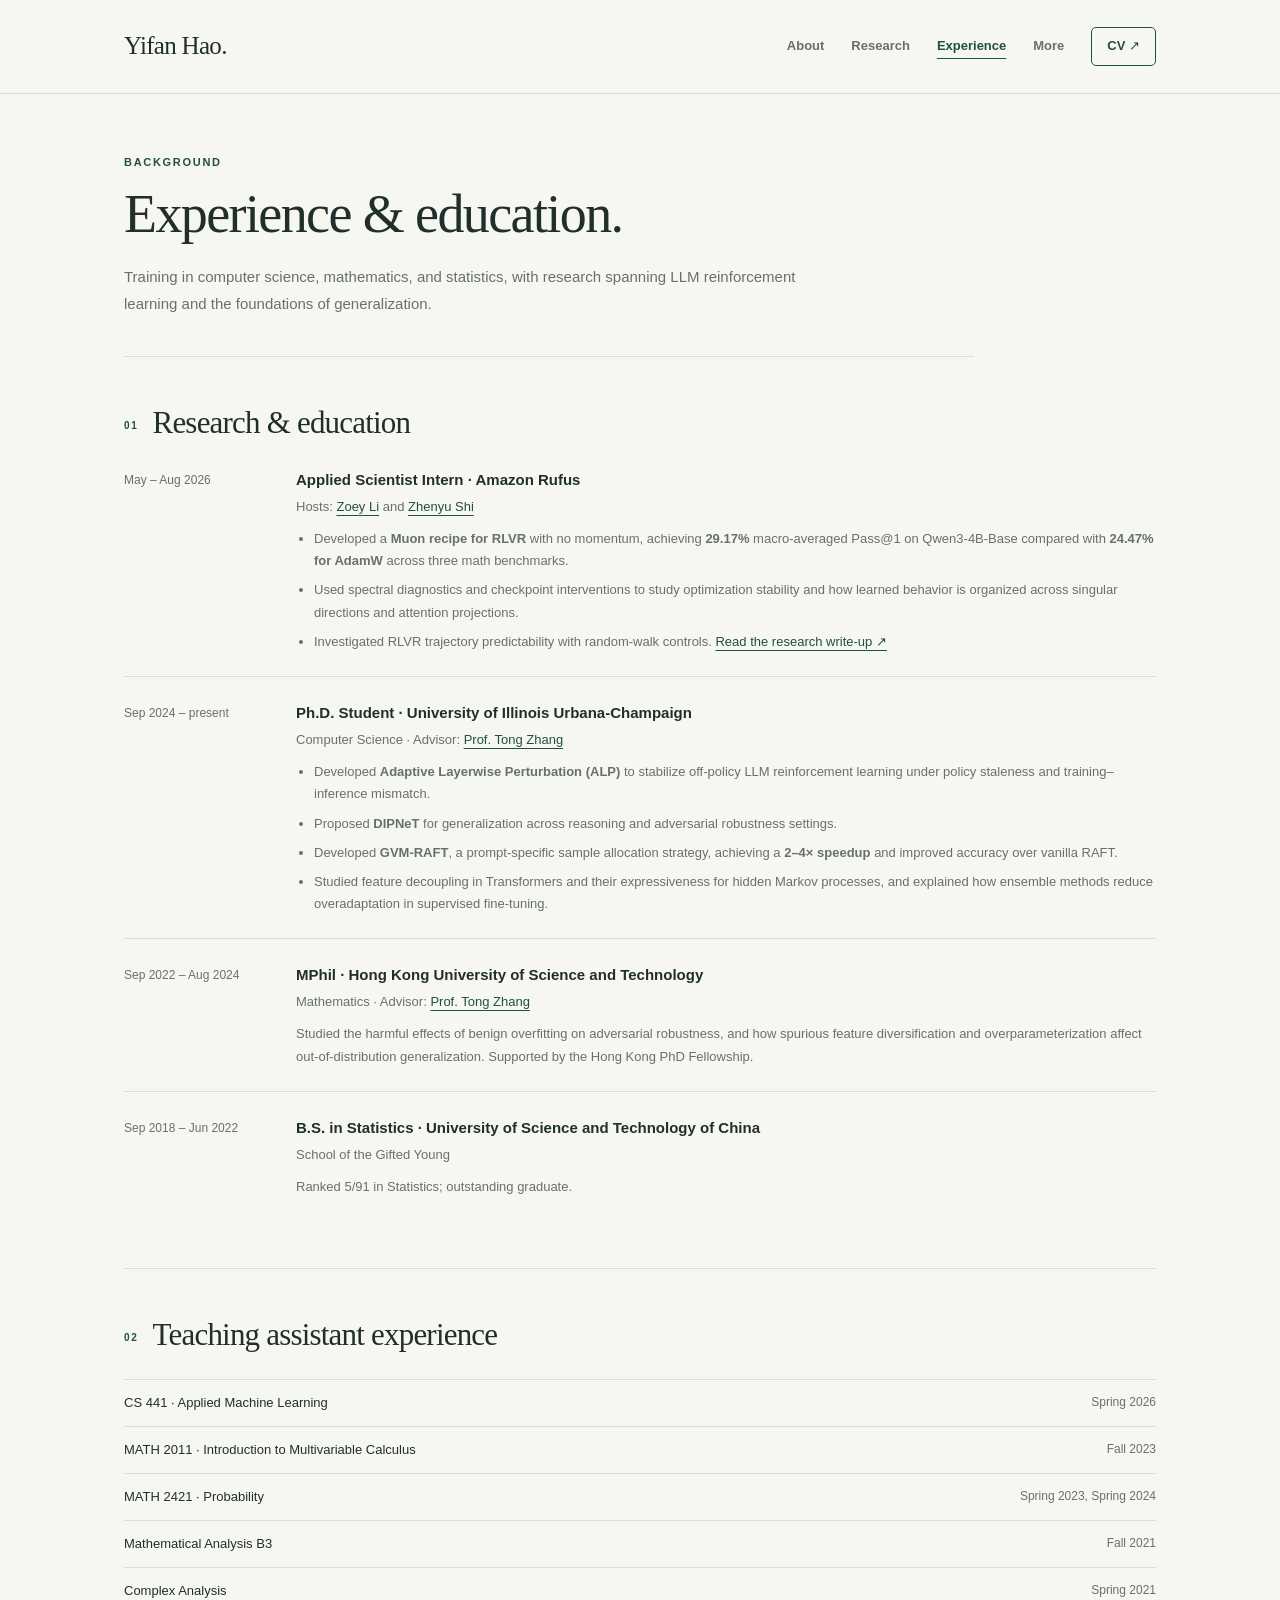
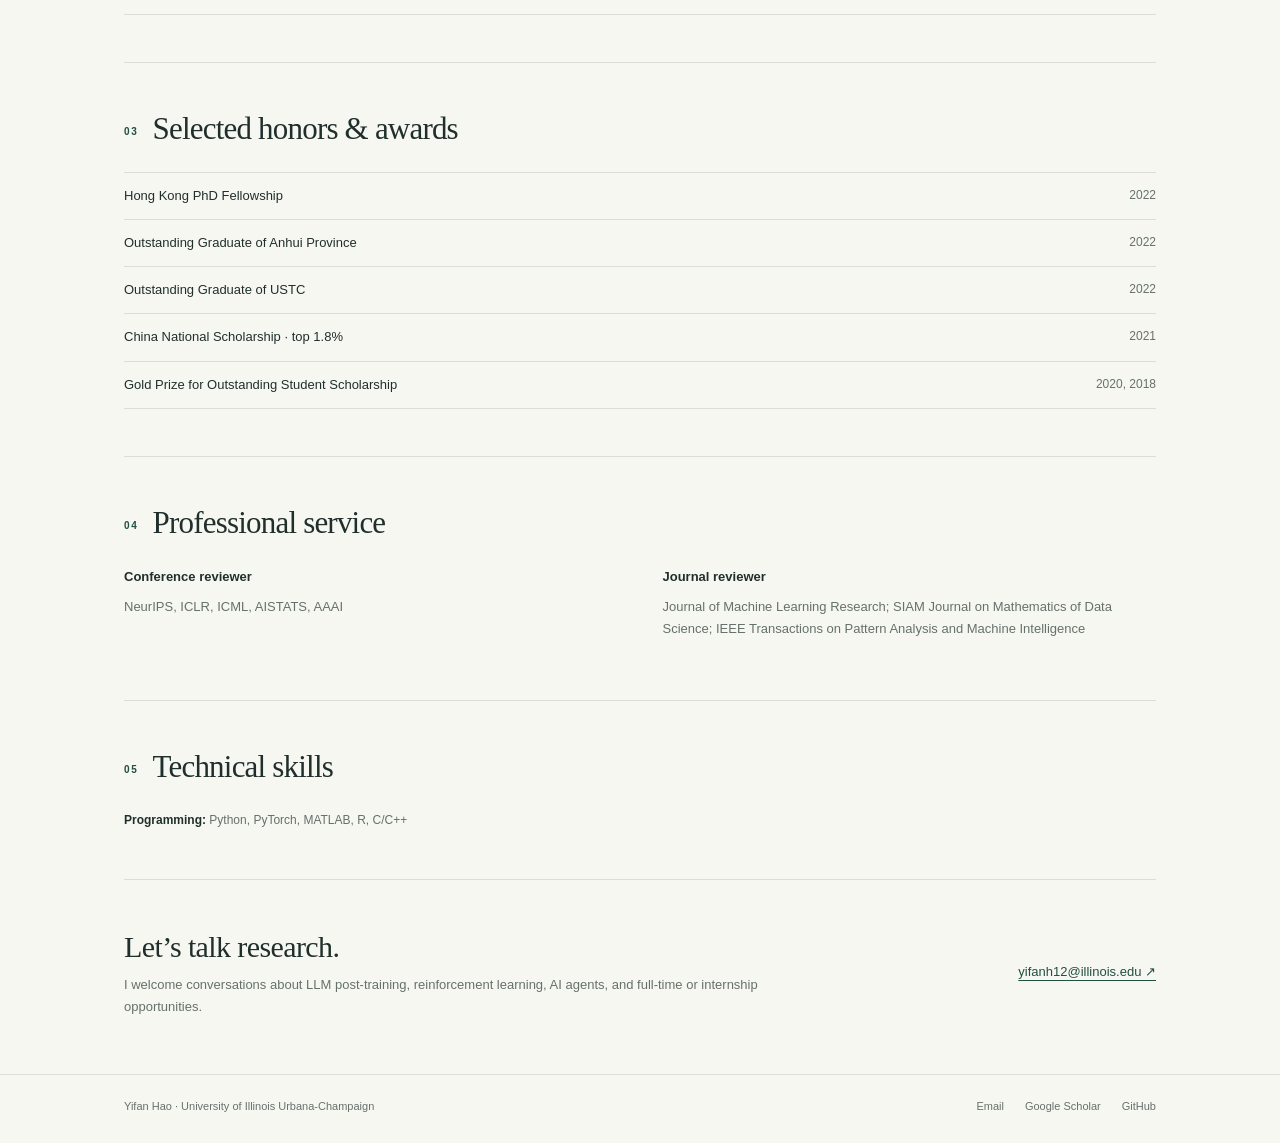
==== commit 2ca3dafe: "Align selected publications with CV and refine research and career details Use all 11 CV publication" ====
--- a/Bio.html
+++ b/Bio.html
@@ -5,6 +5,6 @@
 </head><body><a class="skip-link" href="#main">Skip to content</a>
 <header class="site-header"><div class="wrap"><div class="header-inner"><a class="brand" href="index.html">Yifan Hao<span aria-hidden="true">.</span></a>
 <nav class="nav" aria-label="Main navigation"><a href="index.html">About</a><a href="research.html">Research</a><a href="Bio.html" aria-current="page">Experience</a><a href="Miscellaneous.html">More</a><a class="nav-cv" href="cv.pdf">CV <span aria-hidden="true">↗</span></a></nav></div></div></header>
-<main class="wrap" id="main"><header class="page-intro"><div class="eyebrow">Background</div><h1>Experience &amp; education.</h1><p>Training in computer science, mathematics, and statistics, with research spanning LLM reinforcement learning and the foundations of generalization.</p></header><section class="section"><div class="section-heading"><h2><span class="section-number">01</span>Research & education</h2></div><article class="experience-row"><div class="experience-date">May – Aug 2026</div><div><h3>Applied Scientist Intern · Amazon Rufus</h3><p class="subline">Hosts: <a href="https://zoeyli.com/">Zoey Li</a> and <a href="https://www.linkedin.com/in/zhenyu-edwin-shi-a479a327/">Zhenyu Shi</a></p><ul><li>Developed a <strong>Muon recipe for RLVR</strong> with no momentum, achieving <strong>29.17%</strong> macro-averaged Pass@1 on Qwen3-4B-Base compared with <strong>24.47% for AdamW</strong> across three math benchmarks.</li><li>Used spectral diagnostics and checkpoint interventions to study optimization stability and how learned behavior is organized across singular directions and attention projections.</li><li>Investigated RLVR trajectory predictability with random-walk controls. <a href="https://zoeyli.com/blog/Revisiting-Predictability-of-RLVR/">Read the research write-up ↗</a></li></ul></div></article><article class="experience-row"><div class="experience-date">Sep 2024 – present</div><div><h3>Ph.D. Student · University of Illinois Urbana-Champaign</h3><p class="subline">Computer Science · Advisor: <a href="https://tongzhang-ml.org/">Prof. Tong Zhang</a></p><ul><li>Developed <strong>Adaptive Layerwise Perturbation (ALP)</strong> to stabilize off-policy LLM reinforcement learning under policy staleness and training–inference mismatch.</li><li>Proposed <strong>DIPNeT</strong> for generalization across reasoning and adversarial robustness settings.</li><li>Developed <strong>GVM-RAFT</strong>, a prompt-specific sample allocation strategy, achieving a <strong>2–4× speedup</strong> and improved accuracy over vanilla RAFT.</li><li>Studied feature decoupling in Transformers and their expressiveness for hidden Markov processes, and explained how ensemble methods reduce overadaptation in supervised fine-tuning.</li></ul></div></article><article class="experience-row"><div class="experience-date">Sep 2022 – Aug 2024</div><div><h3>MPhil · Hong Kong University of Science and Technology</h3><p class="subline">Mathematics · Advisor: <a href="https://tongzhang-ml.org/">Prof. Tong Zhang</a></p><p>Studied the harmful effects of benign overfitting on adversarial robustness, and how spurious feature diversification and overparameterization affect out-of-distribution generalization. Supported by the Hong Kong PhD Fellowship.</p></div></article><article class="experience-row"><div class="experience-date">Sep 2018 – Jun 2022</div><div><h3>B.S. in Statistics · University of Science and Technology of China</h3><p class="subline">School of the Gifted Young</p><p>Ranked 5/91 in Statistics; outstanding graduate.</p></div></article></section><section class="section"><div class="section-heading"><h2><span class="section-number">02</span>Teaching assistant experience</h2></div><ul class="simple-list"><li><span>CS 441 · Applied Machine Learning, UIUC</span><span class="when">Spring 2026</span></li><li><span>MATH 2011 · Introduction to Multivariable Calculus</span><span class="when">Fall 2023</span></li><li><span>MATH 2421 · Probability</span><span class="when">Spring 2023, Spring 2024</span></li><li><span>Mathematical Analysis B3</span><span class="when">Fall 2021</span></li><li><span>Complex Analysis</span><span class="when">Spring 2021</span></li></ul></section><section class="section"><div class="section-heading"><h2><span class="section-number">03</span>Selected honors & awards</h2></div><ul class="simple-list"><li><span>Hong Kong PhD Fellowship</span><span class="when">2022</span></li><li><span>Outstanding Graduate of Anhui Province</span><span class="when">2022</span></li><li><span>Outstanding Graduate of USTC</span><span class="when">2022</span></li><li><span>China National Scholarship · top 1.8%</span><span class="when">2021</span></li><li><span>Gold Prize for Outstanding Student Scholarship</span><span class="when">2020, 2018</span></li></ul></section><section class="section"><div class="section-heading"><h2><span class="section-number">04</span>Professional service</h2></div><div class="service-columns"><div><h3>Conference reviewer</h3><p>NeurIPS, ICLR, ICML, AISTATS, AAAI</p></div><div><h3>Journal reviewer</h3><p>Journal of Machine Learning Research; SIAM Journal on Mathematics of Data Science; IEEE Transactions on Pattern Analysis and Machine Intelligence</p></div></div></section><section class="section"><div class="section-heading"><h2><span class="section-number">05</span>Technical skills</h2></div><p class="authors"><strong>Programming:</strong> Python, PyTorch, MATLAB, R, C/C++</p></section><section class="contact-block"><div><h2>Let’s talk research.</h2><p>I welcome conversations about LLM post-training, reinforcement learning, and full-time or internship opportunities.</p></div><a href="mailto:yifanh12@illinois.edu">yifanh12@illinois.edu <span aria-hidden="true">↗</span></a></section></main>
+<main class="wrap" id="main"><header class="page-intro"><div class="eyebrow">Background</div><h1>Experience &amp; education.</h1><p>Training in computer science, mathematics, and statistics, with research spanning LLM reinforcement learning and the foundations of generalization.</p></header><section class="section"><div class="section-heading"><h2><span class="section-number">01</span>Research & education</h2></div><article class="experience-row"><div class="experience-date">May – Aug 2026</div><div><h3>Applied Scientist Intern · Amazon Rufus</h3><p class="subline">Hosts: <a href="https://zoeyli.com/">Zoey Li</a> and <a href="https://www.linkedin.com/in/zhenyu-edwin-shi-a479a327/">Zhenyu Shi</a></p><ul><li>Developed a <strong>Muon recipe for RLVR</strong> with no momentum, achieving <strong>29.17%</strong> macro-averaged Pass@1 on Qwen3-4B-Base compared with <strong>24.47% for AdamW</strong> across three math benchmarks.</li><li>Used spectral diagnostics and checkpoint interventions to study optimization stability and how learned behavior is organized across singular directions and attention projections.</li><li>Investigated RLVR trajectory predictability with random-walk controls. <a href="https://zoeyli.com/blog/Revisiting-Predictability-of-RLVR/">Read the research write-up ↗</a></li></ul></div></article><article class="experience-row"><div class="experience-date">Sep 2024 – present</div><div><h3>Ph.D. Student · University of Illinois Urbana-Champaign</h3><p class="subline">Computer Science · Advisor: <a href="https://tongzhang-ml.org/">Prof. Tong Zhang</a></p><ul><li>Developed <strong>Adaptive Layerwise Perturbation (ALP)</strong> to stabilize off-policy LLM reinforcement learning under policy staleness and training–inference mismatch.</li><li>Proposed <strong>DIPNeT</strong> for generalization across reasoning and adversarial robustness settings.</li><li>Developed <strong>GVM-RAFT</strong>, a prompt-specific sample allocation strategy, achieving a <strong>2–4× speedup</strong> and improved accuracy over vanilla RAFT.</li><li>Studied feature decoupling in Transformers and their expressiveness for hidden Markov processes, and explained how ensemble methods reduce overadaptation in supervised fine-tuning.</li></ul></div></article><article class="experience-row"><div class="experience-date">Sep 2022 – Aug 2024</div><div><h3>MPhil · Hong Kong University of Science and Technology</h3><p class="subline">Mathematics · Advisor: <a href="https://tongzhang-ml.org/">Prof. Tong Zhang</a></p><p>Studied the harmful effects of benign overfitting on adversarial robustness, and how spurious feature diversification and overparameterization affect out-of-distribution generalization. Supported by the Hong Kong PhD Fellowship.</p></div></article><article class="experience-row"><div class="experience-date">Sep 2018 – Jun 2022</div><div><h3>B.S. in Statistics · University of Science and Technology of China</h3><p class="subline">School of the Gifted Young</p><p>Ranked 5/91 in Statistics; outstanding graduate.</p></div></article></section><section class="section"><div class="section-heading"><h2><span class="section-number">02</span>Teaching assistant experience</h2></div><ul class="simple-list"><li><span>CS 441 · Applied Machine Learning</span><span class="when">Spring 2026</span></li><li><span>MATH 2011 · Introduction to Multivariable Calculus</span><span class="when">Fall 2023</span></li><li><span>MATH 2421 · Probability</span><span class="when">Spring 2023, Spring 2024</span></li><li><span>Mathematical Analysis B3</span><span class="when">Fall 2021</span></li><li><span>Complex Analysis</span><span class="when">Spring 2021</span></li></ul></section><section class="section"><div class="section-heading"><h2><span class="section-number">03</span>Selected honors & awards</h2></div><ul class="simple-list"><li><span>Hong Kong PhD Fellowship</span><span class="when">2022</span></li><li><span>Outstanding Graduate of Anhui Province</span><span class="when">2022</span></li><li><span>Outstanding Graduate of USTC</span><span class="when">2022</span></li><li><span>China National Scholarship · top 1.8%</span><span class="when">2021</span></li><li><span>Gold Prize for Outstanding Student Scholarship</span><span class="when">2020, 2018</span></li></ul></section><section class="section"><div class="section-heading"><h2><span class="section-number">04</span>Professional service</h2></div><div class="service-columns"><div><h3>Conference reviewer</h3><p>NeurIPS, ICLR, ICML, AISTATS, AAAI</p></div><div><h3>Journal reviewer</h3><p>Journal of Machine Learning Research; SIAM Journal on Mathematics of Data Science; IEEE Transactions on Pattern Analysis and Machine Intelligence</p></div></div></section><section class="section"><div class="section-heading"><h2><span class="section-number">05</span>Technical skills</h2></div><p class="authors"><strong>Programming:</strong> Python, PyTorch, MATLAB, R, C/C++</p></section><section class="contact-block"><div><h2>Let’s talk research.</h2><p>I welcome conversations about LLM post-training, reinforcement learning, AI agents, and full-time or internship opportunities.</p></div><a href="mailto:yifanh12@illinois.edu">yifanh12@illinois.edu <span aria-hidden="true">↗</span></a></section></main>
 <footer class="site-footer"><div class="wrap footer-inner"><span>Yifan Hao · University of Illinois Urbana-Champaign</span><div class="footer-links"><a href="mailto:yifanh12@illinois.edu">Email</a><a href="https://scholar.google.com.hk/citations?user=lzI8IicAAAAJ&amp;hl=en">Google Scholar</a><a href="https://github.com/haoyifan99">GitHub</a></div></div></footer>
 </body></html>
